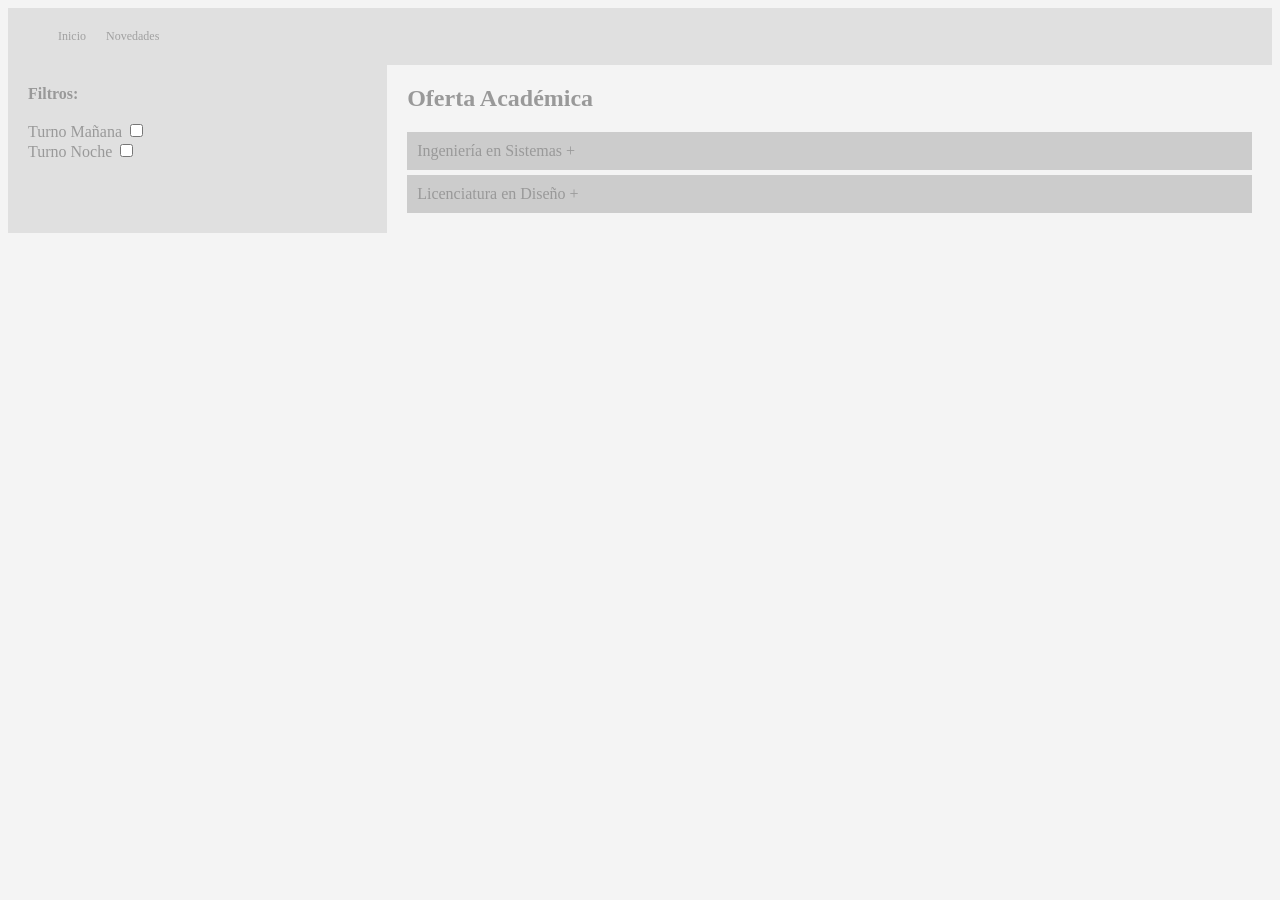
==== carreras.html @ cde2195e "feat: initial commit" ====
<html>
<head>
    <title>Carreras</title>
    <link rel="stylesheet" href="styles.css">
</head>
<body>
    <div class="nav-menu">
        <ul>
            <li><a href="index.html">Inicio</a></li>
            <li><a href="novedades.html">Novedades</a></li>
        </ul>
    </div>

    <table width="100%" border="0" cellspacing="0" cellpadding="20">
        <tr>
            <td width="30%" bgcolor="#e0e0e0" valign="top">
                <span style="font-weight: bold;">Filtros:</span><br><br>
                Turno Mañana <input type="checkbox"><br>
                Turno Noche <input type="checkbox">
            </td>
            <td width="70%" valign="top">
                <h2>Oferta Académica</h2>
                
                <div class="acordeon-header" onclick="toggleAcordeon('panel1')" style="background:#ccc; padding:10px; cursor:pointer;">
                    Ingeniería en Sistemas <span>+</span>
                </div>
                <div id="panel1" style="display:none; padding:10px; border:1px solid #ccc;">
                    Duración: 5 años. Requiere curso de ingreso.
                </div>

                <div class="acordeon-header" onclick="toggleAcordeon('panel2')" style="background:#ccc; padding:10px; cursor:pointer; margin-top:5px;">
                    Licenciatura en Diseño <span>+</span>
                </div>
                <div id="panel2" style="display:none; padding:10px; border:1px solid #ccc;">
                    Duración: 4 años. Modalidad híbrida.
                </div>
            </td>
        </tr>
    </table>

    <script>
        // ERROR: Lógica de acordeón que solo funciona con click del mouse
        function toggleAcordeon(id) {
            var x = document.getElementById(id);
            if (x.style.display === "none") {
                x.style.display = "block";
            } else {
                x.style.display = "none";
            }
        }
    </script>
</body>
</html>
---- styles.css ----
/* ESTILOS INACCESIBLES */
* {
  /* ¡Grave error! Elimina el indicador visual para navegación por teclado */
  outline: none !important; 
}

body {
  font-family: "Times New Roman", Times, serif; /* Tipografía poco amigable para dislexia */
  font-size: 12px; /* Muy pequeño */
  color: #999999; /* Contraste bajísimo contra fondo blanco */
  background-color: #f4f4f4;
  line-height: 1.1; /* Párrafos apretados, difícil lectura */
}

/* Menú horizontal inaccesible */
.nav-menu {
  background-color: #e0e0e0;
  padding: 10px;
}

.nav-menu ul {
  list-style: none;
  display: flex;
}

.nav-menu li {
  margin-right: 20px;
  position: relative;
}

.nav-menu a {
  color: #a0a0a0; /* Contraste terrible */
  text-decoration: none;
}

/* Submenú que solo funciona con HOVER de mouse, no con teclado */
.submenu {
  display: none;
  position: absolute;
  background: #fff;
}

.nav-menu li:hover .submenu {
  display: block; 
}

/* Botones genéricos */
.btn {
  background-color: #4CAF50;
  color: #4CAF50; /* Texto del mismo color que el fondo casi */
  border: none;
  padding: 5px 10px;
  cursor: pointer;
}

/* Modal Inaccesible */
#promoModal {
  display: none;
  position: fixed;
  top: 30%;
  left: 30%;
  width: 400px;
  background: white;
  border: 1px solid #ccc;
  padding: 20px;
  z-index: 1000;
  /* Sin shadow DOM, ni backdrop que impida interactuar con el fondo */
}

/* Formulario Inaccesible */
input[type="text"], input[type="password"] {
  border: 1px solid #ccc;
  padding: 5px;
  color: #ccc; /* Texto introducido casi invisible */
}

.error-text {
  color: red; /* Error indicado SOLO por color, malo para daltonismo */
}

.fake-checkbox {
  width: 15px;
  height: 15px;
  background: #eee;
  border: 1px solid #999;
  display: inline-block;
  /* No es enfocable, no tiene rol */
}
.fake-checkbox.checked {
  background: blue; /* Solo color, sin tilde visible */
}
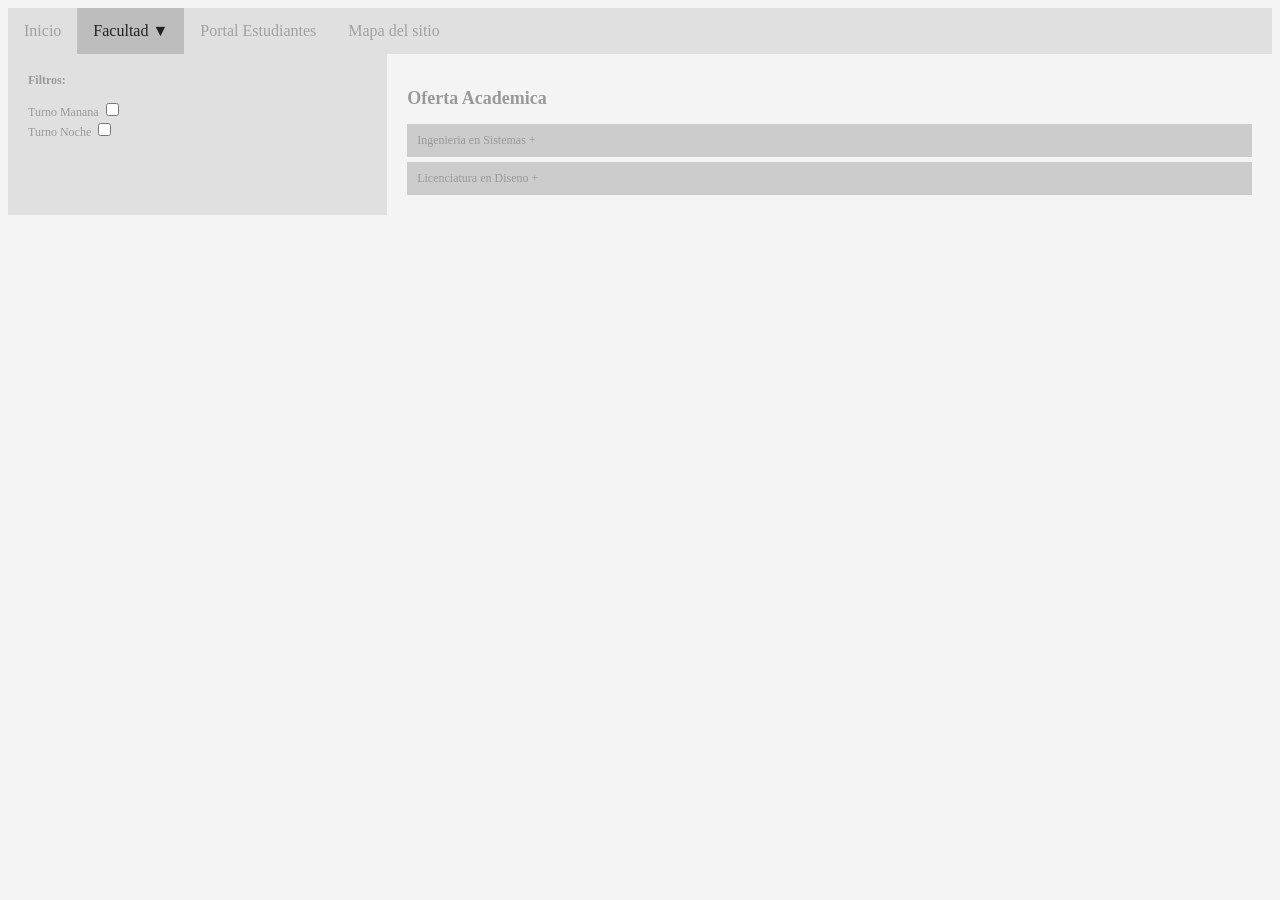
==== commit d8be228e: "added same navbar to all views" ====
--- a/carreras.html
+++ b/carreras.html
@@ -1,53 +1,61 @@
-<html>
-<head>
+<!doctype html>
+<html lang="es">
+  <head>
+    <meta charset="utf-8">
+    <meta name="viewport" content="width=device-width, initial-scale=1">
     <title>Carreras</title>
-    <link rel="stylesheet" href="styles.css">
-</head>
-<body>
-    <div class="nav-menu">
-        <ul>
-            <li><a href="index.html">Inicio</a></li>
-            <li><a href="novedades.html">Novedades</a></li>
-        </ul>
-    </div>
+    <link rel="stylesheet" href="css/styles.css">
+    <link rel="stylesheet" href="css/navbar.css">
+  </head>
+  <body>
+    <div data-include="site-header"></div>
+    <main id="main">
+      <table width="100%" border="0" cellspacing="0" cellpadding="20">
+        <tr>
+          <td width="30%" bgcolor="#e0e0e0" valign="top">
+            <span style="font-weight: bold;">Filtros:</span><br><br>
+            Turno Manana <input type="checkbox"><br>
+            Turno Noche <input type="checkbox">
+          </td>
+          <td width="70%" valign="top">
+            <h2>Oferta Academica</h2>
 
-    <table width="100%" border="0" cellspacing="0" cellpadding="20">
-        <tr>
-            <td width="30%" bgcolor="#e0e0e0" valign="top">
-                <span style="font-weight: bold;">Filtros:</span><br><br>
-                Turno Mañana <input type="checkbox"><br>
-                Turno Noche <input type="checkbox">
-            </td>
-            <td width="70%" valign="top">
-                <h2>Oferta Académica</h2>
-                
-                <div class="acordeon-header" onclick="toggleAcordeon('panel1')" style="background:#ccc; padding:10px; cursor:pointer;">
-                    Ingeniería en Sistemas <span>+</span>
-                </div>
-                <div id="panel1" style="display:none; padding:10px; border:1px solid #ccc;">
-                    Duración: 5 años. Requiere curso de ingreso.
-                </div>
+            <div
+              class="acordeon-header"
+              onclick="toggleAcordeon('panel1')"
+              style="background:#ccc; padding:10px; cursor:pointer;"
+            >
+              Ingenieria en Sistemas <span>+</span>
+            </div>
+            <div id="panel1" style="display:none; padding:10px; border:1px solid #ccc;">
+              Duracion: 5 anos. Requiere curso de ingreso.
+            </div>
 
-                <div class="acordeon-header" onclick="toggleAcordeon('panel2')" style="background:#ccc; padding:10px; cursor:pointer; margin-top:5px;">
-                    Licenciatura en Diseño <span>+</span>
-                </div>
-                <div id="panel2" style="display:none; padding:10px; border:1px solid #ccc;">
-                    Duración: 4 años. Modalidad híbrida.
-                </div>
-            </td>
+            <div
+              class="acordeon-header"
+              onclick="toggleAcordeon('panel2')"
+              style="background:#ccc; padding:10px; cursor:pointer; margin-top:5px;"
+            >
+              Licenciatura en Diseno <span>+</span>
+            </div>
+            <div id="panel2" style="display:none; padding:10px; border:1px solid #ccc;">
+              Duracion: 4 anos. Modalidad hibrida.
+            </div>
+          </td>
         </tr>
-    </table>
+      </table>
+    </main>
 
     <script>
-        // ERROR: Lógica de acordeón que solo funciona con click del mouse
-        function toggleAcordeon(id) {
-            var x = document.getElementById(id);
-            if (x.style.display === "none") {
-                x.style.display = "block";
-            } else {
-                x.style.display = "none";
-            }
+      function toggleAcordeon(id) {
+        var x = document.getElementById(id);
+        if (x.style.display === "none") {
+          x.style.display = "block";
+        } else {
+          x.style.display = "none";
         }
+      }
     </script>
-</body>
+    <script src="js/load-partials.js"></script>
+  </body>
 </html>
--- a/css/styles.css
+++ b/css/styles.css
@@ -0,0 +1,59 @@
+/* ESTILOS INACCESIBLES */
+* {
+  /* ¡Grave error! Elimina el indicador visual para navegación por teclado */
+  outline: none !important; 
+}
+
+body {
+  font-family: "Times New Roman", Times, serif; /* Tipografía poco amigable para dislexia */
+  font-size: 12px; /* Muy pequeño */
+  color: #999999; /* Contraste bajísimo contra fondo blanco */
+  background-color: #f4f4f4;
+  line-height: 1.1; /* Párrafos apretados, difícil lectura */
+}
+
+/* Botones genéricos */
+.btn {
+  background-color: #4CAF50;
+  color: #4CAF50; /* Texto del mismo color que el fondo casi */
+  border: none;
+  padding: 5px 10px;
+  cursor: pointer;
+}
+
+/* Modal Inaccesible */
+#promoModal {
+  display: none;
+  position: fixed;
+  top: 30%;
+  left: 30%;
+  width: 400px;
+  background: white;
+  border: 1px solid #ccc;
+  padding: 20px;
+  z-index: 1000;
+  /* Sin shadow DOM, ni backdrop que impida interactuar con el fondo */
+}
+
+/* Formulario Inaccesible */
+input[type="text"], input[type="password"] {
+  border: 1px solid #ccc;
+  padding: 5px;
+  color: #ccc; /* Texto introducido casi invisible */
+}
+
+.error-text {
+  color: red; /* Error indicado SOLO por color, malo para daltonismo */
+}
+
+.fake-checkbox {
+  width: 15px;
+  height: 15px;
+  background: #eee;
+  border: 1px solid #999;
+  display: inline-block;
+  /* No es enfocable, no tiene rol */
+}
+.fake-checkbox.checked {
+  background: blue; /* Solo color, sin tilde visible */
+}
--- a/css/navbar.css
+++ b/css/navbar.css
@@ -0,0 +1,102 @@
+.skip {
+  position: absolute;
+  left: -10000px;
+  top: auto;
+  width: 1px;
+  height: 1px;
+  overflow: hidden;
+}
+
+.skip:focus {
+  position: static;
+  width: auto;
+  height: auto;
+}
+
+.site-header {
+  position: relative;
+}
+
+/* The navigation menu */
+.navbar {
+  overflow: hidden;
+  background-color: #e0e0e0;
+}
+
+/* Navigation links */
+.navbar a {
+  float: left;
+  font-size: 16px;
+  color: #a0a0a0;
+  text-align: center;
+  padding: 14px 16px;
+  text-decoration: none;
+}
+
+/* The subnavigation menu */
+.subnav {
+  float: left;
+  overflow: hidden;
+}
+
+/* Subnav button */
+.subnav .subnavbtn {
+  font-size: 16px;
+  border: none;
+  color: #a0a0a0;
+  padding: 14px 16px;
+  background-color: inherit;
+  font-family: inherit;
+  margin: 0;
+  cursor: pointer;
+}
+
+/* Add a background color to navigation links on hover */
+.navbar a:hover, .subnav:hover .subnavbtn {
+  background-color: #a0a0a0;
+}
+
+/* Style the subnav content - positioned absolute */
+.subnav-content {
+  display: none;
+  position: absolute;
+  left: 0;
+  background-color: #a0a0a0;
+  width: 100%;
+  z-index: 1;
+}
+
+/* Style the subnav links */
+.subnav-content a {
+  float: left;
+  color: #aaa;
+  text-decoration: none;
+}
+
+/* Add a grey background color on hover */
+.subnav-content a:hover {
+  background-color: #eee;
+  color: black;
+}
+
+/* When you move the mouse over the subnav container, open the subnav content */
+.subnav:hover .subnav-content {
+  display: block;
+}
+
+.subnav.open .subnav-content {
+  display: block;
+}
+
+.navbar a.active,
+.subnav.has-active .subnavbtn {
+  background-color: #bdbdbd;
+  color: #222;
+}
+
+.navbar a:focus-visible,
+.subnav .subnavbtn:focus-visible,
+.subnav-content a:focus-visible {
+  outline: 3px solid #111;
+  outline-offset: 2px;
+}
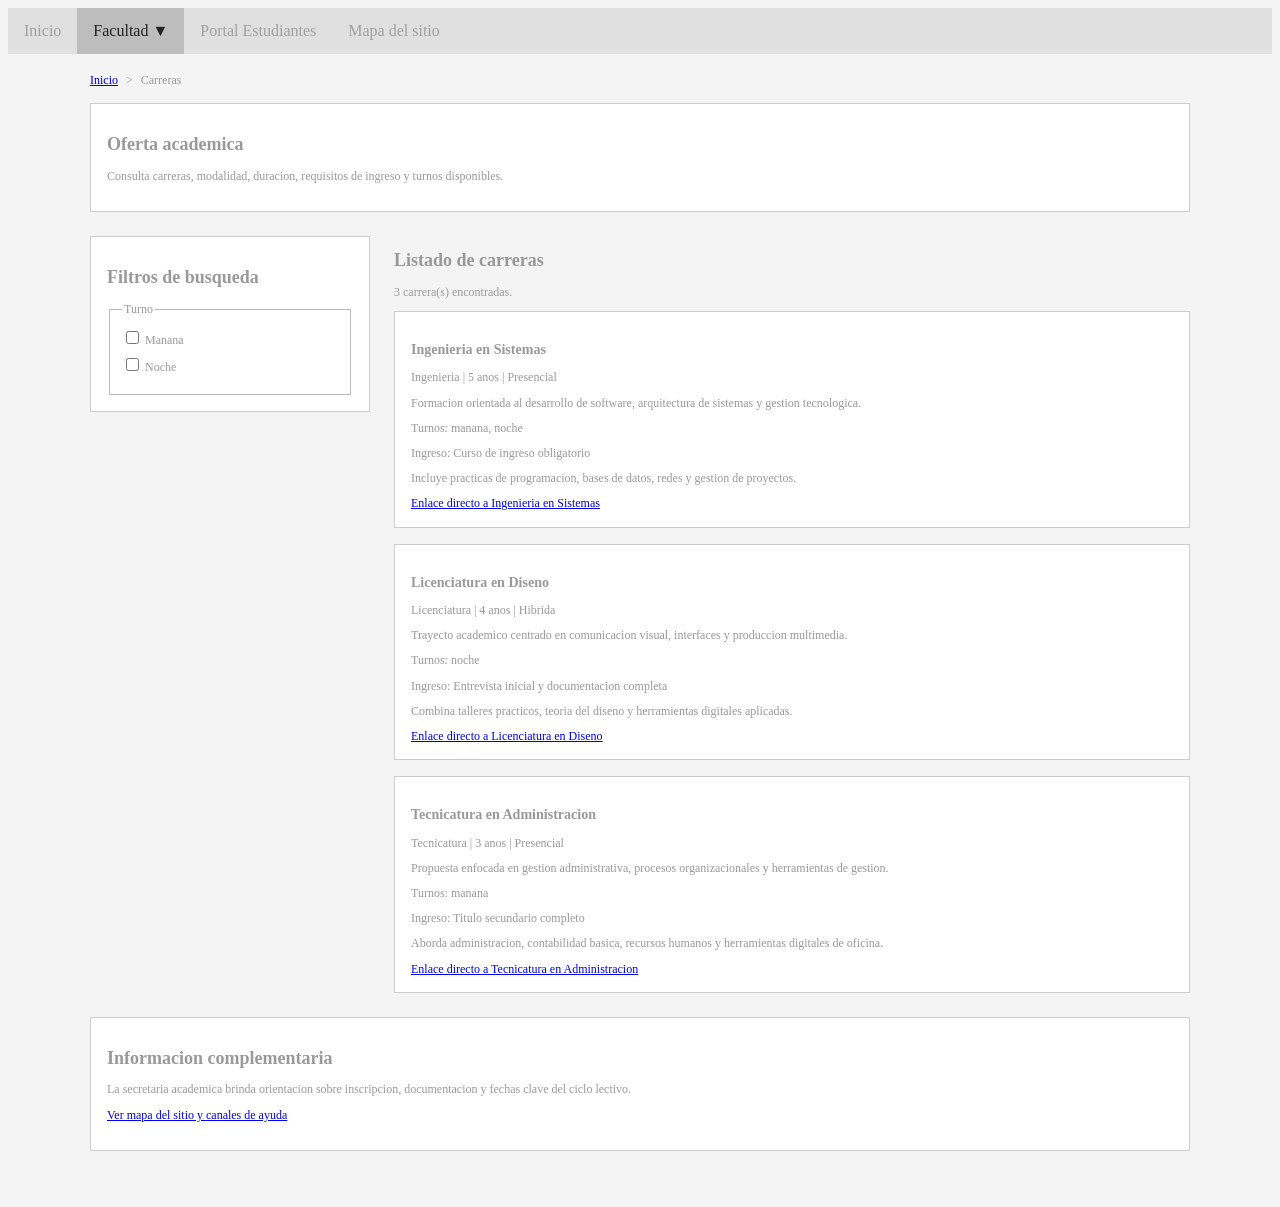
==== commit 82c2cbd2: "refactor: replace careers table with semantic layout and JSON data" ====
--- a/carreras.html
+++ b/carreras.html
@@ -3,59 +3,59 @@
   <head>
     <meta charset="utf-8">
     <meta name="viewport" content="width=device-width, initial-scale=1">
-    <title>Carreras</title>
+    <title>Universidad | Carreras</title>
     <link rel="stylesheet" href="css/styles.css">
     <link rel="stylesheet" href="css/navbar.css">
   </head>
   <body>
     <div data-include="site-header"></div>
-    <main id="main">
-      <table width="100%" border="0" cellspacing="0" cellpadding="20">
-        <tr>
-          <td width="30%" bgcolor="#e0e0e0" valign="top">
-            <span style="font-weight: bold;">Filtros:</span><br><br>
-            Turno Manana <input type="checkbox"><br>
-            Turno Noche <input type="checkbox">
-          </td>
-          <td width="70%" valign="top">
-            <h2>Oferta Academica</h2>
+    <main id="main" class="page-shell">
+      <nav class="breadcrumb" aria-label="Breadcrumb">
+        <ol>
+          <li><a href="index.html">Inicio</a></li>
+          <li aria-current="page">Carreras</li>
+        </ol>
+      </nav>
 
-            <div
-              class="acordeon-header"
-              onclick="toggleAcordeon('panel1')"
-              style="background:#ccc; padding:10px; cursor:pointer;"
-            >
-              Ingenieria en Sistemas <span>+</span>
-            </div>
-            <div id="panel1" style="display:none; padding:10px; border:1px solid #ccc;">
-              Duracion: 5 anos. Requiere curso de ingreso.
-            </div>
+      <section class="page-intro">
+        <h1>Oferta academica</h1>
+        <p>Consulta carreras, modalidad, duracion, requisitos de ingreso y turnos disponibles.</p>
+      </section>
 
-            <div
-              class="acordeon-header"
-              onclick="toggleAcordeon('panel2')"
-              style="background:#ccc; padding:10px; cursor:pointer; margin-top:5px;"
-            >
-              Licenciatura en Diseno <span>+</span>
-            </div>
-            <div id="panel2" style="display:none; padding:10px; border:1px solid #ccc;">
-              Duracion: 4 anos. Modalidad hibrida.
-            </div>
-          </td>
-        </tr>
-      </table>
+      <div class="content-grid">
+        <section class="filters-panel">
+          <h2>Filtros de busqueda</h2>
+          <form id="career-filters">
+            <fieldset>
+              <legend>Turno</legend>
+              <label>
+                <input type="checkbox" name="shift" value="manana">
+                Manana
+              </label>
+              <label>
+                <input type="checkbox" name="shift" value="noche">
+                Noche
+              </label>
+            </fieldset>
+          </form>
+        </section>
+
+        <section class="career-results">
+          <h2>Listado de carreras</h2>
+          <p id="careers-count" class="helper-text"></p>
+          <div id="careers-list" class="career-list"></div>
+        </section>
+      </div>
+
+      <aside class="support-panel">
+        <h2>Informacion complementaria</h2>
+        <p>La secretaria academica brinda orientacion sobre inscripcion, documentacion y fechas clave del ciclo lectivo.</p>
+        <p><a href="mapa.html">Ver mapa del sitio y canales de ayuda</a></p>
+      </aside>
     </main>
+    <div data-include="site-footer"></div>
 
-    <script>
-      function toggleAcordeon(id) {
-        var x = document.getElementById(id);
-        if (x.style.display === "none") {
-          x.style.display = "block";
-        } else {
-          x.style.display = "none";
-        }
-      }
-    </script>
     <script src="js/load-partials.js"></script>
+    <script type="module" src="js/render-careers.js"></script>
   </body>
 </html>
--- a/css/styles.css
+++ b/css/styles.css
@@ -1,18 +1,91 @@
 /* ESTILOS INACCESIBLES */
 * {
-  /* ¡Grave error! Elimina el indicador visual para navegación por teclado */
+  /* �Grave error! Elimina el indicador visual para navegaci�n por teclado */
   outline: none !important; 
 }
 
 body {
-  font-family: "Times New Roman", Times, serif; /* Tipografía poco amigable para dislexia */
-  font-size: 12px; /* Muy pequeño */
-  color: #999999; /* Contraste bajísimo contra fondo blanco */
+  font-family: "Times New Roman", Times, serif; /* Tipograf�a poco amigable para dislexia */
+  font-size: 12px; /* Muy peque�o */
+  color: #999999; /* Contraste baj�simo contra fondo blanco */
   background-color: #f4f4f4;
-  line-height: 1.1; /* Párrafos apretados, difícil lectura */
+  line-height: 1.1; /* P�rrafos apretados, dif�cil lectura */
 }
 
-/* Botones genéricos */
+main {
+  max-width: 1100px;
+  margin: 0 auto;
+  padding: 24px 16px;
+}
+
+img,
+video {
+  max-width: 100%;
+  height: auto;
+}
+
+section,
+aside {
+  margin-bottom: 24px;
+}
+
+.page-shell {
+  padding-top: 20px;
+}
+
+.content-grid {
+  display: grid;
+  grid-template-columns: minmax(220px, 280px) minmax(0, 1fr);
+  gap: 24px;
+  align-items: start;
+}
+
+.breadcrumb ol {
+  display: flex;
+  flex-wrap: wrap;
+  list-style: none;
+  padding: 0;
+  margin: 0 0 16px;
+  gap: 8px;
+}
+
+.breadcrumb li + li::before {
+  content: ">";
+  margin-right: 8px;
+  color: inherit;
+}
+
+fieldset {
+  border: 1px solid #bbb;
+  padding: 12px;
+}
+
+label {
+  display: block;
+  margin-bottom: 8px;
+}
+
+.filters-panel,
+.support-panel,
+.page-intro,
+.career-card {
+  padding: 16px;
+  border: 1px solid #ccc;
+  background: #fff;
+}
+
+.career-list {
+  display: grid;
+  gap: 16px;
+}
+
+.helper-text,
+.career-meta,
+.empty-state {
+  margin-bottom: 12px;
+}
+
+/* Botones gen�ricos */
 .btn {
   background-color: #4CAF50;
   color: #4CAF50; /* Texto del mismo color que el fondo casi */
@@ -57,3 +130,9 @@
 .fake-checkbox.checked {
   background: blue; /* Solo color, sin tilde visible */
 }
+
+@media (max-width: 768px) {
+  .content-grid {
+    grid-template-columns: 1fr;
+  }
+}
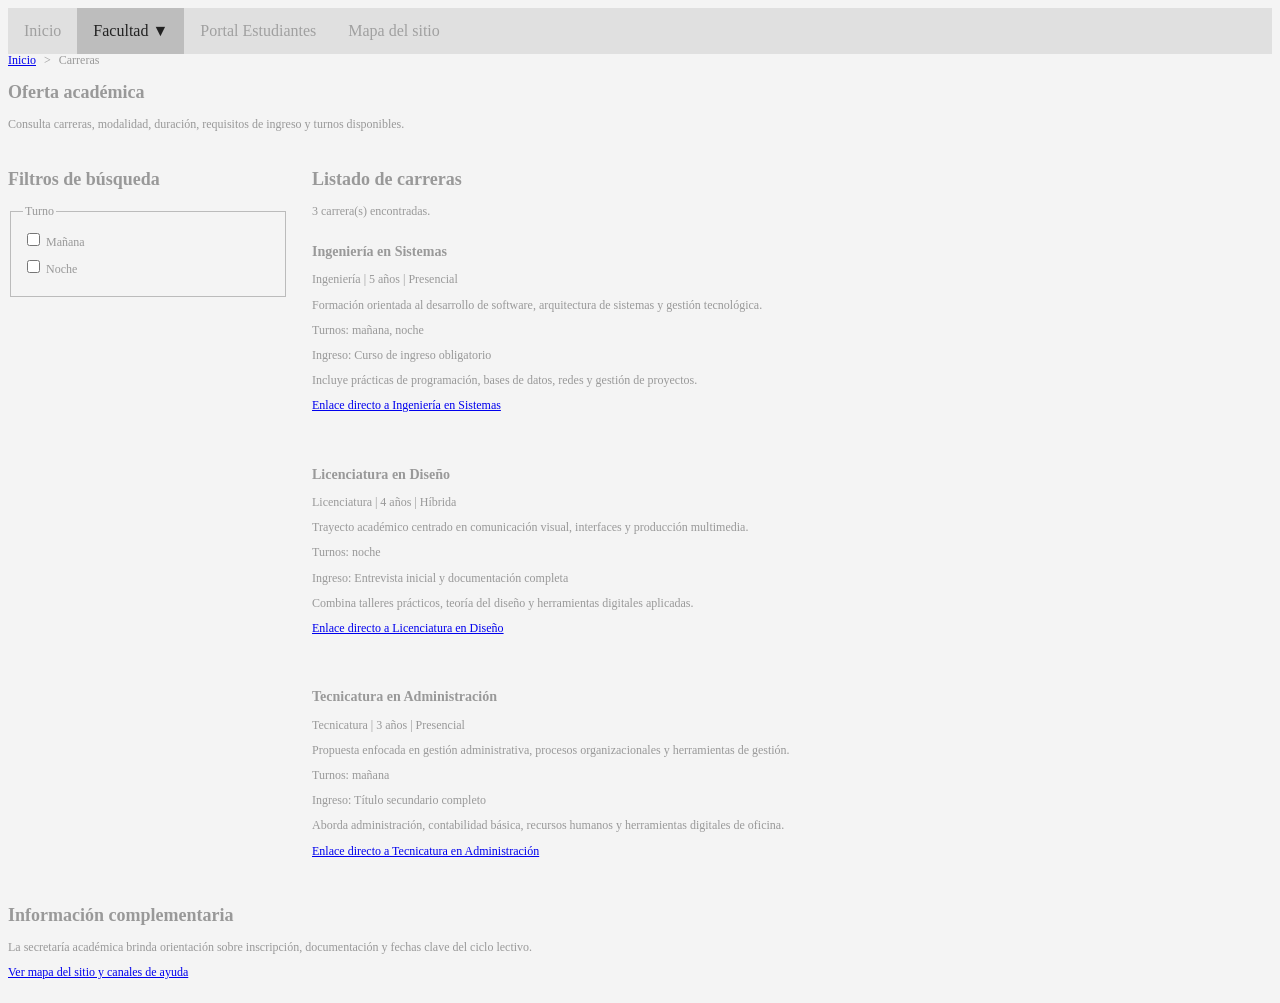
==== commit 1847a2b3: "fix: added UNICODE language characters" ====
--- a/carreras.html
+++ b/carreras.html
@@ -18,19 +18,19 @@
       </nav>
 
       <section class="page-intro">
-        <h1>Oferta academica</h1>
-        <p>Consulta carreras, modalidad, duracion, requisitos de ingreso y turnos disponibles.</p>
+        <h1>Oferta académica</h1>
+        <p>Consulta carreras, modalidad, duración, requisitos de ingreso y turnos disponibles.</p>
       </section>
 
       <div class="content-grid">
         <section class="filters-panel">
-          <h2>Filtros de busqueda</h2>
+          <h2>Filtros de búsqueda</h2>
           <form id="career-filters">
             <fieldset>
               <legend>Turno</legend>
               <label>
-                <input type="checkbox" name="shift" value="manana">
-                Manana
+                <input type="checkbox" name="shift" value="mañana">
+                Mañana
               </label>
               <label>
                 <input type="checkbox" name="shift" value="noche">
@@ -48,8 +48,8 @@
       </div>
 
       <aside class="support-panel">
-        <h2>Informacion complementaria</h2>
-        <p>La secretaria academica brinda orientacion sobre inscripcion, documentacion y fechas clave del ciclo lectivo.</p>
+        <h2>Información complementaria</h2>
+        <p>La secretaría académica brinda orientación sobre inscripción, documentación y fechas clave del ciclo lectivo.</p>
         <p><a href="mapa.html">Ver mapa del sitio y canales de ayuda</a></p>
       </aside>
     </main>
--- a/css/styles.css
+++ b/css/styles.css
@@ -12,25 +12,10 @@
   line-height: 1.1; /* P�rrafos apretados, dif�cil lectura */
 }
 
-main {
-  max-width: 1100px;
-  margin: 0 auto;
-  padding: 24px 16px;
-}
-
 img,
 video {
   max-width: 100%;
   height: auto;
-}
-
-section,
-aside {
-  margin-bottom: 24px;
-}
-
-.page-shell {
-  padding-top: 20px;
 }
 
 .content-grid {
@@ -55,23 +40,21 @@
   color: inherit;
 }
 
-fieldset {
+.page-intro,
+.content-grid,
+.support-panel,
+.career-card {
+  margin-bottom: 24px;
+}
+
+#career-filters fieldset {
   border: 1px solid #bbb;
   padding: 12px;
 }
 
-label {
+#career-filters label {
   display: block;
   margin-bottom: 8px;
-}
-
-.filters-panel,
-.support-panel,
-.page-intro,
-.career-card {
-  padding: 16px;
-  border: 1px solid #ccc;
-  background: #fff;
 }
 
 .career-list {
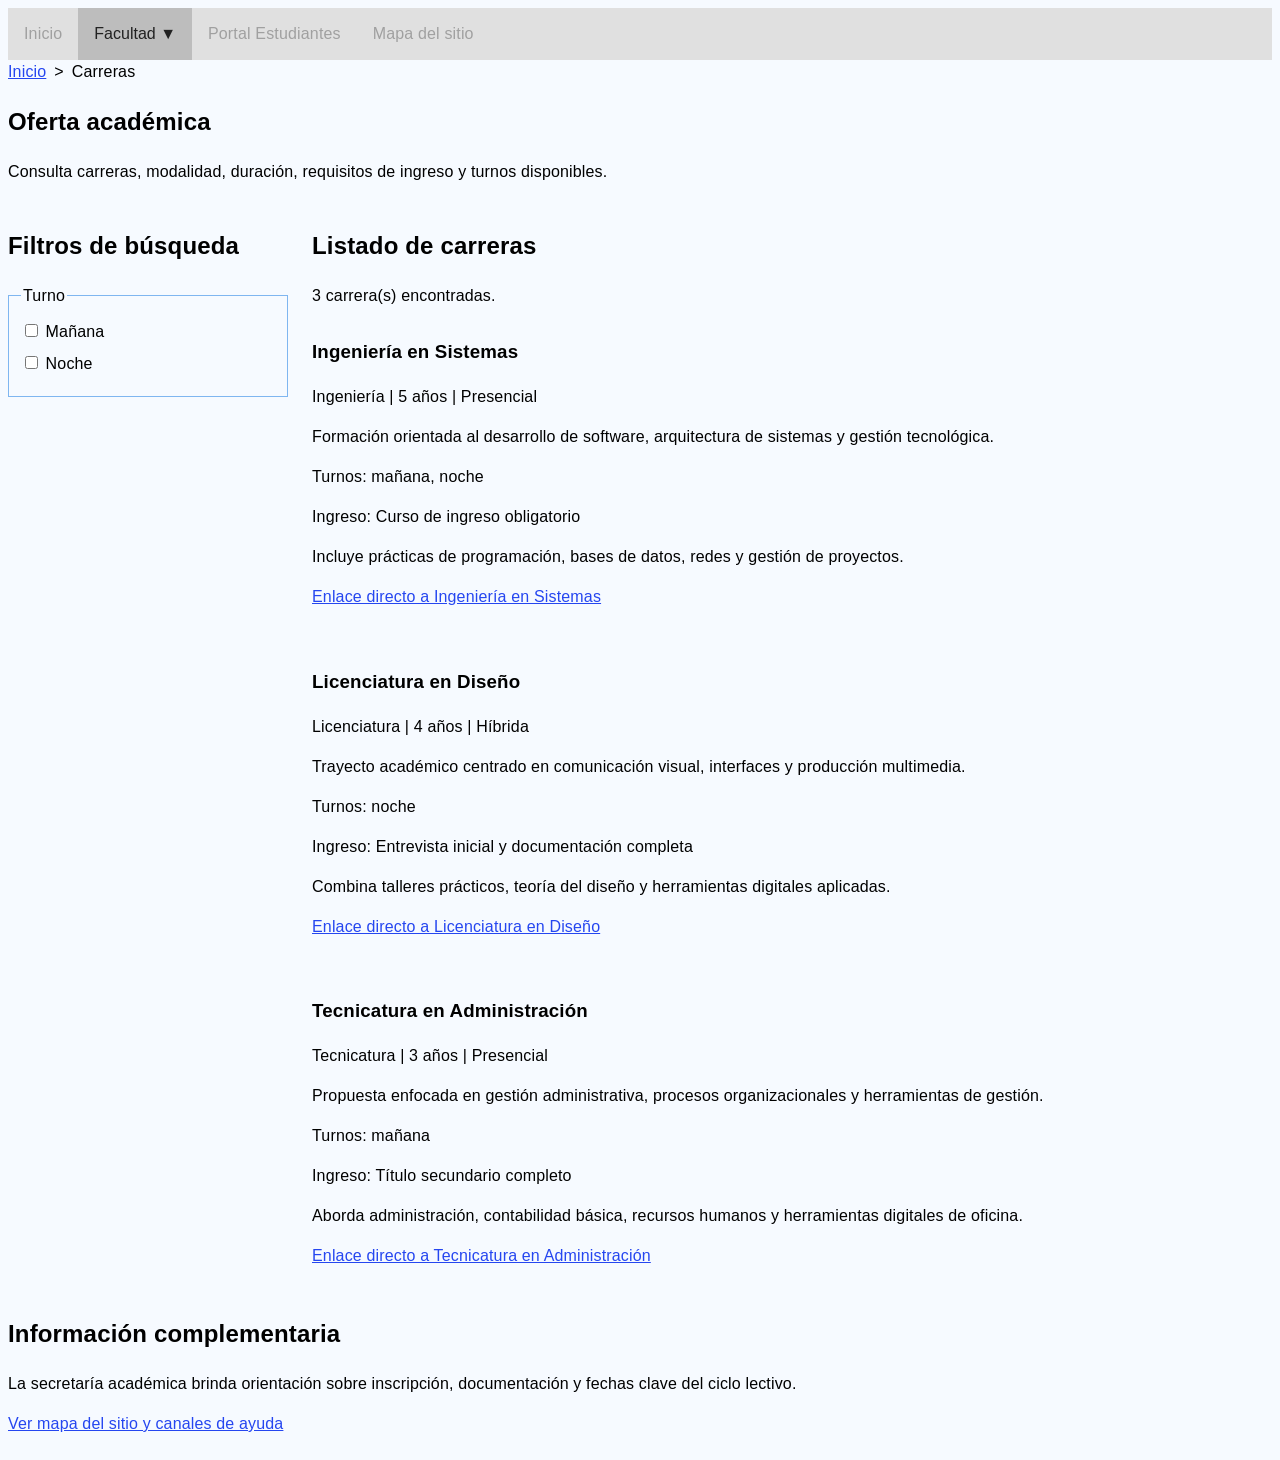
==== commit bffa9b77: "feat(theme): add global accessible color system" ====
--- a/carreras.html
+++ b/carreras.html
@@ -6,6 +6,7 @@
     <title>Universidad | Carreras</title>
     <link rel="stylesheet" href="css/styles.css">
     <link rel="stylesheet" href="css/navbar.css">
+    <link rel="stylesheet" href="css/global.css">
   </head>
   <body>
     <div data-include="site-header"></div>
--- a/css/styles.css
+++ b/css/styles.css
@@ -1,15 +1,10 @@
-/* ESTILOS INACCESIBLES */
-* {
-  /* �Grave error! Elimina el indicador visual para navegaci�n por teclado */
-  outline: none !important; 
-}
-
 body {
-  font-family: "Times New Roman", Times, serif; /* Tipograf�a poco amigable para dislexia */
-  font-size: 12px; /* Muy peque�o */
-  color: #999999; /* Contraste baj�simo contra fondo blanco */
-  background-color: #f4f4f4;
-  line-height: 1.1; /* P�rrafos apretados, dif�cil lectura */
+  font-family: var(--font-family-base);
+  font-size: var(--font-size-base);
+  color: var(--color-text-default);
+  background-color: var(--color-bg-page);
+  line-height: var(--line-height-base);
+  letter-spacing: var(--letter-spacing-base);
 }
 
 img,
@@ -47,12 +42,16 @@
   margin-bottom: 24px;
 }
 
+fieldset {
+  margin: 0 0 16px;
+}
+
 #career-filters fieldset {
-  border: 1px solid #bbb;
+  border: 1px solid var(--color-border-strong);
   padding: 12px;
 }
 
-#career-filters label {
+label {
   display: block;
   margin-bottom: 8px;
 }
@@ -64,58 +63,104 @@
 
 .helper-text,
 .career-meta,
-.empty-state {
+.empty-state,
+.error-text {
   margin-bottom: 12px;
 }
 
-/* Botones gen�ricos */
+.search-inline {
+  display: flex;
+  gap: 8px;
+  align-items: center;
+}
+
+.info-block ul {
+  margin: 0 0 12px;
+  padding-left: 20px;
+}
+
+.news-archive {
+  display: grid;
+  gap: 20px;
+}
+
+.news-article {
+  padding-bottom: 20px;
+  border-bottom: 1px solid var(--color-border-subtle);
+}
+
+.news-article:last-child {
+  border-bottom: 0;
+}
+
+.news-article:target {
+  scroll-margin-top: 24px;
+}
+
+.news-summary {
+  font-weight: bold;
+}
+
+.honeypot-field {
+  position: absolute;
+  left: -9999px;
+  width: 1px;
+  height: 1px;
+  overflow: hidden;
+}
+
+button,
+input,
+select,
+textarea {
+  font: inherit;
+}
+
+/* Botones genericos */
 .btn {
-  background-color: #4CAF50;
-  color: #4CAF50; /* Texto del mismo color que el fondo casi */
-  border: none;
+  background-color: var(--color-brand-strong);
+  color: var(--color-text-on-brand);
+  border: 1px solid var(--color-brand-strong);
   padding: 5px 10px;
   cursor: pointer;
 }
 
-/* Modal Inaccesible */
+/* Modal inaccesible */
 #promoModal {
   display: none;
   position: fixed;
   top: 30%;
   left: 30%;
   width: 400px;
-  background: white;
-  border: 1px solid #ccc;
+  background: var(--color-bg-surface);
+  border: 1px solid var(--color-border-subtle);
   padding: 20px;
   z-index: 1000;
-  /* Sin shadow DOM, ni backdrop que impida interactuar con el fondo */
+  box-shadow: var(--shadow-soft);
+  /* Pendiente de una fase posterior: backdrop, foco y cierre por teclado. */
 }
 
-/* Formulario Inaccesible */
-input[type="text"], input[type="password"] {
-  border: 1px solid #ccc;
+/* Formularios con problemas visuales que se corrigen en fases posteriores */
+input[type="text"],
+input[type="password"],
+input[type="search"] {
+  border: 1px solid var(--color-border-subtle);
+  background-color: var(--color-bg-surface);
   padding: 5px;
-  color: #ccc; /* Texto introducido casi invisible */
+  color: var(--color-text-default);
 }
 
 .error-text {
-  color: red; /* Error indicado SOLO por color, malo para daltonismo */
-}
-
-.fake-checkbox {
-  width: 15px;
-  height: 15px;
-  background: #eee;
-  border: 1px solid #999;
-  display: inline-block;
-  /* No es enfocable, no tiene rol */
-}
-.fake-checkbox.checked {
-  background: blue; /* Solo color, sin tilde visible */
+  color: var(--color-error);
 }
 
 @media (max-width: 768px) {
   .content-grid {
     grid-template-columns: 1fr;
   }
+
+  .search-inline {
+    flex-direction: column;
+    align-items: flex-start;
+  }
 }
--- a/css/global.css
+++ b/css/global.css
@@ -0,0 +1,107 @@
+:root,
+html[data-color-theme="contrastes"] {
+  --font-family-base: "Helvetica Neue", Helvetica, Arial, sans-serif;
+  --font-family-heading: var(--font-family-base);
+  --font-size-base: 16px;
+  --line-height-base: 1.5;
+  --letter-spacing-base: 0.01em;
+  --color-brand-strong: #2546F0;
+  --color-brand-highlight: #5928ED;
+  --color-brand-focus: #2546F0;
+  --color-text-on-brand: #FFFFFF;
+  --color-text-strong: #000000;
+  --color-text-default: #000000;
+  --color-text-muted: #111827;
+  --color-bg-page: #F6FAFF;
+  --color-bg-surface: #FFFFFF;
+  --color-bg-soft: #E8F6FF;
+  --color-bg-nav: #E6F9F4;
+  --color-bg-nav-active: #DCE6FF;
+  --color-bg-subnav-hover: #E8F6FF;
+  --color-border-subtle: #B8D6F4;
+  --color-border-strong: #7FB6F0;
+  --color-accent-warm: #00B4C5;
+  --color-accent-warm-soft: #E3FBFE;
+  --color-success: #00BF7D;
+  --color-error: #B91C1C;
+  --color-focus-ring: #2546F0;
+  --shadow-soft: 0 8px 24px rgba(15, 23, 42, 0.08);
+}
+
+html[data-color-theme="siu-guarani"] {
+  --font-family-base: "Helvetica Neue", Helvetica, Arial, sans-serif;
+  --font-family-heading: var(--font-family-base);
+  --font-size-base: 16px;
+  --line-height-base: 1.5;
+  --letter-spacing-base: 0.01em;
+  --color-brand-strong: #005A8D;
+  --color-brand-highlight: #1D4ED8;
+  --color-brand-focus: #0B5FFF;
+  --color-text-on-brand: #FFFFFF;
+  --color-text-strong: #0F172A;
+  --color-text-default: #1F2937;
+  --color-text-muted: #475569;
+  --color-bg-page: #F8FAFC;
+  --color-bg-surface: #FFFFFF;
+  --color-bg-soft: #EAF4FF;
+  --color-bg-nav: #EAF4FF;
+  --color-bg-nav-active: #D7EAFF;
+  --color-bg-subnav-hover: #F8FAFC;
+  --color-border-subtle: #C7D7E5;
+  --color-border-strong: #94A3B8;
+  --color-accent-warm: #8A5A00;
+  --color-accent-warm-soft: #FFF4D6;
+  --color-success: #0F766E;
+  --color-error: #B91C1C;
+  --color-focus-ring: #0B5FFF;
+  --shadow-soft: 0 8px 24px rgba(15, 23, 42, 0.08);
+}
+
+body {
+  font-family: var(--font-family-base);
+  font-size: var(--font-size-base);
+  line-height: var(--line-height-base);
+  letter-spacing: var(--letter-spacing-base);
+  background-color: var(--color-bg-page);
+  color: var(--color-text-default);
+}
+
+h1,
+h2,
+h3,
+h4,
+h5,
+h6,
+strong,
+b {
+  font-family: var(--font-family-heading);
+  color: var(--color-text-strong);
+}
+
+a {
+  color: var(--color-brand-strong);
+}
+
+a:hover,
+a:focus-visible {
+  color: var(--color-brand-highlight);
+}
+
+::selection {
+  background-color: var(--color-brand-highlight);
+  color: var(--color-text-on-brand);
+}
+
+.theme-surface {
+  background-color: var(--color-bg-surface);
+  color: var(--color-text-default);
+}
+
+.theme-surface-soft {
+  background-color: var(--color-bg-soft);
+  color: var(--color-text-default);
+}
+
+.theme-accent-warm {
+  color: var(--color-accent-warm);
+}
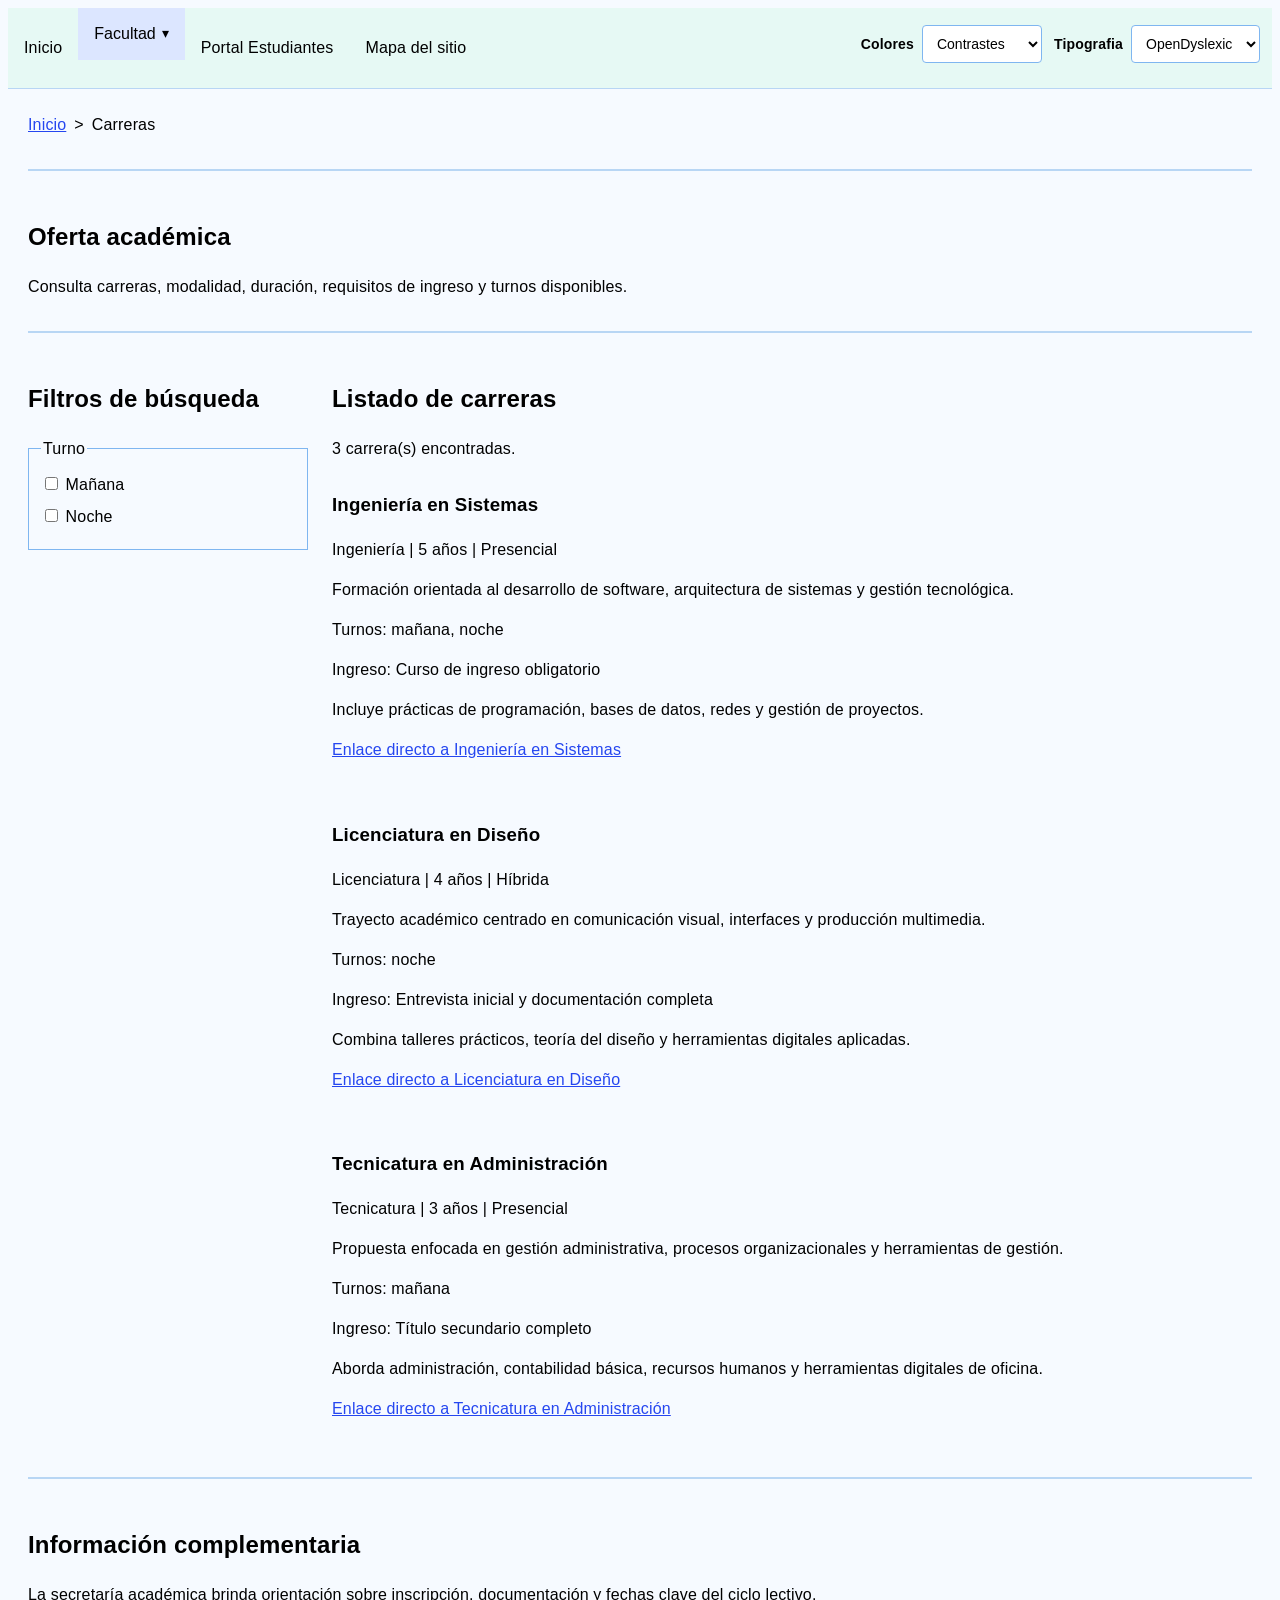
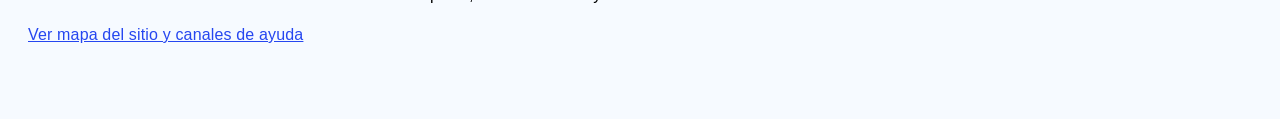
==== commit 5f1e3a4b: "fix(content): encode accented static html text" ====
--- a/carreras.html
+++ b/carreras.html
@@ -4,6 +4,7 @@
     <meta charset="utf-8">
     <meta name="viewport" content="width=device-width, initial-scale=1">
     <title>Universidad | Carreras</title>
+    <link rel="stylesheet" href="https://cdnjs.cloudflare.com/ajax/libs/font-awesome/4.7.0/css/font-awesome.min.css">
     <link rel="stylesheet" href="css/styles.css">
     <link rel="stylesheet" href="css/navbar.css">
     <link rel="stylesheet" href="css/global.css">
@@ -19,19 +20,19 @@
       </nav>
 
       <section class="page-intro">
-        <h1>Oferta académica</h1>
-        <p>Consulta carreras, modalidad, duración, requisitos de ingreso y turnos disponibles.</p>
+        <h1>Oferta acad&eacute;mica</h1>
+        <p>Consulta carreras, modalidad, duraci&oacute;n, requisitos de ingreso y turnos disponibles.</p>
       </section>
 
       <div class="content-grid">
         <section class="filters-panel">
-          <h2>Filtros de búsqueda</h2>
+          <h2>Filtros de b&uacute;squeda</h2>
           <form id="career-filters">
             <fieldset>
               <legend>Turno</legend>
               <label>
-                <input type="checkbox" name="shift" value="mañana">
-                Mañana
+                <input type="checkbox" name="shift" value="ma&ntilde;ana">
+                Ma&ntilde;ana
               </label>
               <label>
                 <input type="checkbox" name="shift" value="noche">
@@ -49,8 +50,8 @@
       </div>
 
       <aside class="support-panel">
-        <h2>Información complementaria</h2>
-        <p>La secretaría académica brinda orientación sobre inscripción, documentación y fechas clave del ciclo lectivo.</p>
+        <h2>Informaci&oacute;n complementaria</h2>
+        <p>La secretar&iacute;a acad&eacute;mica brinda orientaci&oacute;n sobre inscripci&oacute;n, documentaci&oacute;n y fechas clave del ciclo lectivo.</p>
         <p><a href="mapa.html">Ver mapa del sitio y canales de ayuda</a></p>
       </aside>
     </main>
--- a/css/styles.css
+++ b/css/styles.css
@@ -7,6 +7,53 @@
   letter-spacing: var(--letter-spacing-base);
 }
 
+main {
+  max-width: none;
+  margin: 0;
+  padding: 24px 20px 40px;
+}
+
+main > nav.breadcrumb {
+  margin-bottom: 0;
+}
+
+main > :is(section, aside, .content-grid, .support-panel, .page-intro):not(#promoModal),
+main > section > section {
+  position: relative;
+}
+
+main > nav.breadcrumb + :is(section, aside, .content-grid, .support-panel, .page-intro):not(#promoModal),
+main > :is(section, aside, .content-grid, .support-panel, .page-intro):not(#promoModal) + :is(section, aside, .content-grid, .support-panel, .page-intro):not(#promoModal) {
+  margin-top: 32px;
+  padding-top: 28px;
+  border-top: 2px solid var(--color-border-subtle);
+}
+
+main > section > section + section {
+  margin-top: 28px;
+  padding-top: 24px;
+  border-top: 2px solid var(--color-border-subtle);
+}
+
+.page-section {
+  padding: 20px 0;
+}
+
+.page-section--spacious {
+  padding: 30px 0;
+}
+
+.page-section > :first-child {
+  margin-top: 0;
+}
+
+hr,
+.section-divider {
+  border: 0;
+  border-top: 2px solid var(--color-border-strong);
+  margin: 32px 0;
+}
+
 img,
 video {
   max-width: 100%;
@@ -42,6 +89,31 @@
   margin-bottom: 24px;
 }
 
+.home-hero,
+.home-section {
+  text-align: left;
+}
+
+.home-hero > :not(.home-hero__media),
+.home-section > :not(.cards) {
+  max-width: 72ch;
+}
+
+.home-hero__media {
+  max-width: 740px;
+}
+
+.home-hero__media img {
+  display: block;
+  width: 100%;
+}
+
+.home-section .cards,
+.home-section .card,
+.home-section .info-block {
+  text-align: left;
+}
+
 fieldset {
   margin: 0 0 16px;
 }
@@ -125,19 +197,39 @@
   cursor: pointer;
 }
 
-/* Modal inaccesible */
-#promoModal {
+body.modal-open {
+  overflow: hidden;
+}
+
+.promo-modal[hidden] {
   display: none;
+}
+
+.promo-modal {
   position: fixed;
-  top: 30%;
-  left: 30%;
-  width: 400px;
-  background: var(--color-bg-surface);
-  border: 1px solid var(--color-border-subtle);
-  padding: 20px;
+  inset: 0;
+  display: grid;
+  place-items: center;
+  padding: 24px;
+  background-color: rgba(15, 23, 42, 0.52);
   z-index: 1000;
+}
+
+.promo-modal__dialog {
+  width: min(420px, 100%);
+  background-color: var(--color-bg-surface);
+  border: 1px solid var(--color-border-strong);
+  border-radius: 8px;
+  padding: 24px;
   box-shadow: var(--shadow-soft);
-  /* Pendiente de una fase posterior: backdrop, foco y cierre por teclado. */
+}
+
+.promo-modal__dialog > :first-child {
+  margin-top: 0;
+}
+
+.promo-modal__dialog > :last-child {
+  margin-bottom: 0;
 }
 
 /* Formularios con problemas visuales que se corrigen en fases posteriores */
@@ -155,6 +247,15 @@
 }
 
 @media (max-width: 768px) {
+  main {
+    padding: 20px 16px 32px;
+  }
+
+  .page-section,
+  .page-section--spacious {
+    padding: 20px 0;
+  }
+
   .content-grid {
     grid-template-columns: 1fr;
   }
--- a/css/navbar.css
+++ b/css/navbar.css
@@ -8,95 +8,214 @@
 }
 
 .skip:focus {
-  position: static;
+  position: absolute;
+  left: 12px;
+  top: 12px;
   width: auto;
   height: auto;
+  padding: 8px 12px;
+  background-color: var(--color-bg-surface);
+  color: var(--color-text-strong);
+  outline: 3px solid var(--color-focus-ring);
+  outline-offset: 2px;
+  z-index: 20;
 }
 
 .site-header {
   position: relative;
 }
 
-/* The navigation menu */
 .navbar {
-  overflow: hidden;
-  background-color: #e0e0e0;
-}
-
-/* Navigation links */
-.navbar a {
-  float: left;
+  display: flex;
+  flex-wrap: wrap;
+  align-items: stretch;
+  gap: 0;
+  background-color: var(--color-bg-nav);
+  border-bottom: 1px solid var(--color-border-subtle);
+}
+
+.navbar > a,
+.subnav .subnavbtn {
+  display: inline-flex;
+  align-items: center;
+  justify-content: center;
+  min-height: 52px;
+  padding: 14px 16px;
+  border: 0;
+  background-color: transparent;
+  color: var(--color-text-default);
   font-size: 16px;
-  color: #a0a0a0;
   text-align: center;
-  padding: 14px 16px;
   text-decoration: none;
-}
-
-/* The subnavigation menu */
+  font-family: inherit;
+  cursor: pointer;
+}
+
+.navbar > a:hover,
+.navbar > a:focus-visible,
+.subnav:hover .subnavbtn,
+.subnav .subnavbtn:focus-visible {
+  background-color: var(--color-bg-subnav-hover);
+  color: var(--color-text-strong);
+}
+
 .subnav {
-  float: left;
-  overflow: hidden;
-}
-
-/* Subnav button */
-.subnav .subnavbtn {
-  font-size: 16px;
-  border: none;
-  color: #a0a0a0;
-  padding: 14px 16px;
-  background-color: inherit;
-  font-family: inherit;
-  margin: 0;
-  cursor: pointer;
-}
-
-/* Add a background color to navigation links on hover */
-.navbar a:hover, .subnav:hover .subnavbtn {
-  background-color: #a0a0a0;
-}
-
-/* Style the subnav content - positioned absolute */
+  position: relative;
+}
+
 .subnav-content {
   display: none;
   position: absolute;
+  top: 100%;
   left: 0;
-  background-color: #a0a0a0;
-  width: 100%;
-  z-index: 1;
-}
-
-/* Style the subnav links */
+  min-width: 220px;
+  background-color: var(--color-bg-surface);
+  border: 1px solid var(--color-border-subtle);
+  box-shadow: var(--shadow-soft);
+  z-index: 10;
+}
+
 .subnav-content a {
-  float: left;
-  color: #aaa;
+  display: block;
+  padding: 12px 16px;
+  color: var(--color-text-default);
   text-decoration: none;
 }
 
-/* Add a grey background color on hover */
-.subnav-content a:hover {
-  background-color: #eee;
-  color: black;
-}
-
-/* When you move the mouse over the subnav container, open the subnav content */
-.subnav:hover .subnav-content {
-  display: block;
-}
-
+.subnav-content a:hover,
+.subnav-content a:focus-visible {
+  background-color: var(--color-bg-subnav-hover);
+  color: var(--color-text-strong);
+}
+
+.subnav:hover .subnav-content,
 .subnav.open .subnav-content {
   display: block;
 }
 
 .navbar a.active,
 .subnav.has-active .subnavbtn {
-  background-color: #bdbdbd;
-  color: #222;
+  background-color: var(--color-bg-nav-active);
+  color: var(--color-text-strong);
+}
+
+.navbar-controls {
+  margin-left: auto;
+  display: flex;
+  flex-wrap: wrap;
+  align-items: center;
+  gap: 12px;
+  padding: 8px 12px;
+}
+
+.navbar-control {
+  display: flex;
+  align-items: center;
+  gap: 8px;
+  color: var(--color-text-default);
+  font-size: 14px;
+}
+
+.navbar-control span {
+  font-weight: 700;
+}
+
+.navbar-control select {
+  min-height: 38px;
+  padding: 6px 10px;
+  border: 1px solid var(--color-border-strong);
+  border-radius: 4px;
+  background-color: var(--color-bg-surface);
+  color: var(--color-text-default);
+  font: inherit;
 }
 
 .navbar a:focus-visible,
 .subnav .subnavbtn:focus-visible,
-.subnav-content a:focus-visible {
-  outline: 3px solid #111;
+.subnav-content a:focus-visible,
+.navbar-control select:focus-visible,
+.footer-nav a:focus-visible,
+.site-footer-contact a:focus-visible {
+  outline: 3px solid var(--color-focus-ring);
   outline-offset: 2px;
 }
+
+.site-footer {
+  margin-top: 32px;
+  padding: 20px 16px;
+  background-color: var(--color-bg-nav);
+  border-top: 1px solid var(--color-border-subtle);
+}
+
+.site-footer-title {
+  margin: 0 0 10px;
+  font-weight: 700;
+  color: var(--color-text-strong);
+}
+
+.footer-nav {
+  display: flex;
+  flex-wrap: wrap;
+  gap: 12px;
+  margin-bottom: 10px;
+}
+
+.footer-nav a,
+.site-footer-contact,
+.site-footer-contact a {
+  color: var(--color-text-default);
+}
+
+.site-footer-contact {
+  margin: 0;
+}
+
+@media (max-width: 960px) {
+  .navbar {
+    align-items: flex-start;
+  }
+
+  .navbar-controls {
+    width: 100%;
+    margin-left: 0;
+    padding-top: 0;
+    border-top: 1px solid var(--color-border-subtle);
+  }
+}
+
+@media (max-width: 640px) {
+  .navbar > a,
+  .subnav,
+  .subnav .subnavbtn {
+    width: 100%;
+    justify-content: flex-start;
+  }
+
+  .subnav-content {
+    position: static;
+    min-width: 100%;
+    box-shadow: none;
+    border-left: 0;
+    border-right: 0;
+  }
+
+  .navbar-controls,
+  .navbar-control {
+    width: 100%;
+  }
+
+  .navbar-control {
+    align-items: flex-start;
+    flex-direction: column;
+  }
+
+  .navbar-control select {
+    width: 100%;
+  }
+}
+
+.subnav-caret {
+  margin-left: 6px;
+  font-size: 0.85em;
+}
+
